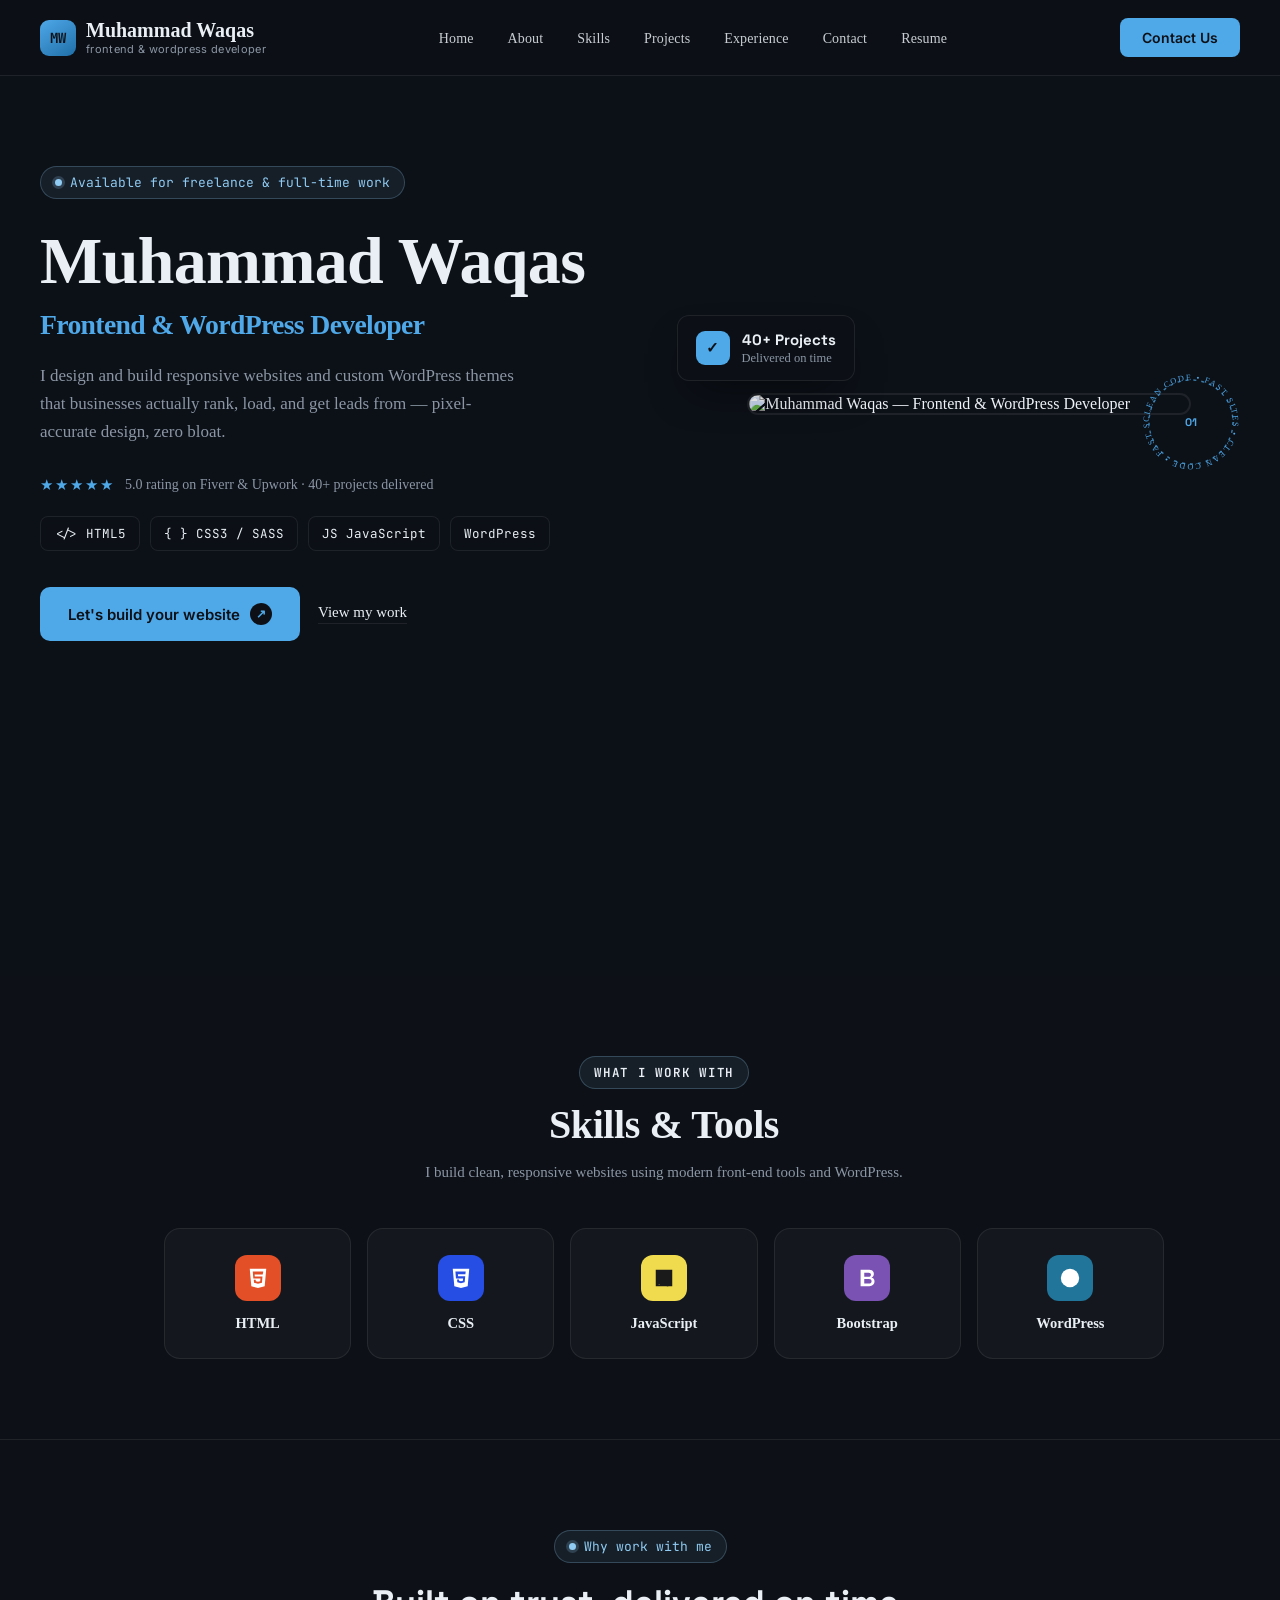
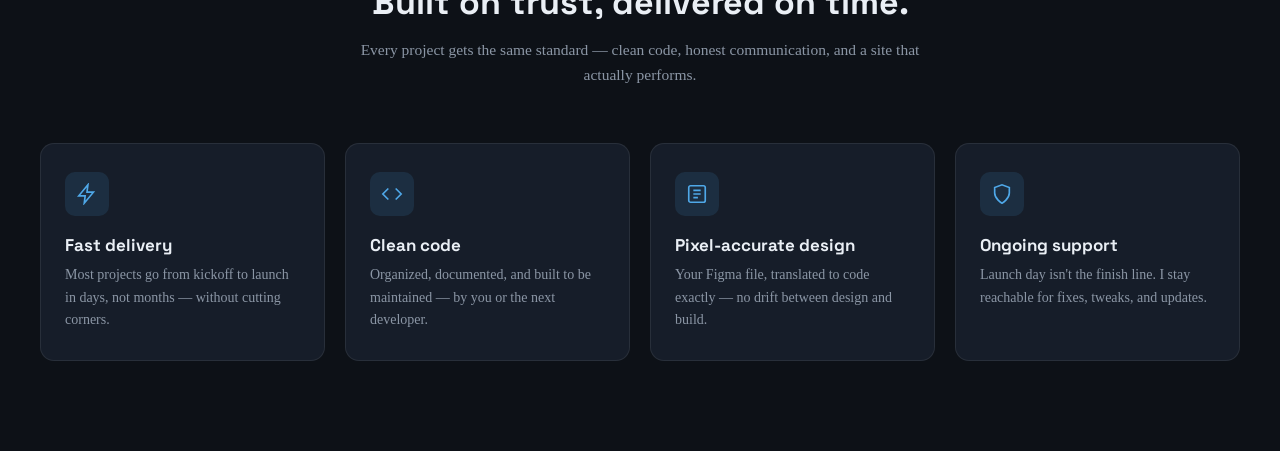
==== index.html @ 47f71c6a "Add files via upload" ====
<!DOCTYPE html>
<html lang="en">
<head>
<meta charset="UTF-8">
<meta name="viewport" content="width=device-width, initial-scale=1.0">
<title>Muhammad Waqas — Frontend & WordPress Developer</title>
<link rel="preconnect" href="https://fonts.googleapis.com">
<link rel="stylesheet" href="style.css">
<link rel="shortcut icon" href="Assets/homepage.png" type="image/x-icon">
<link href="https://fonts.googleapis.com/css2?family=Space+Grotesk:wght@500;700&family=Inter:wght@400;500;600&family=JetBrains+Mono:wght@400;500&display=swap" rel="stylesheet">
</head>
<body>

<header>
  <div class="wrap">
    <nav>
      <div class="logo">
        <div class="mark">MW</div>
        <div>
          Muhammad Waqas
          <small>frontend &amp; wordpress developer</small>
        </div>
      </div>
      <ul class="navlinks">
        <li><a href=" index.html">Home</a></li>
        <li><a href=" about.html">About</a></li>
        <li><a href=" skills.html">Skills</a></li>
        <li><a href=" projects.html">Projects</a></li>
        <li><a href=" experience.html">Experience</a></li>
        <li><a href=" contact.html">Contact</a></li>
        <li><a href=" resume.html">Resume</a></li>

      </ul>
      <a href="file:///C:/Users/desig/Desktop/Waqas%20Developer/contact.html"><button class="navcta">Contact Us</button></a>
    </nav>
  </div>
</header>
    
                 <!------------------------------------------------------- hero sectio ------------------------------------------------------->

 <section class="hero" id="home">

  <!-- Background Video -->
  <video class="hero-bg-video" autoplay muted loop playsinline preload="auto">
    <source src="Assets/contacting.mp4" type="video/mp4">
  </video>

  <!-- Dark Overlay -->
  <div class="hero-overlay"></div>

  <div class="wrap hero-grid">

    <div class="hero-content">

      <div class="eyebrow">
        <span class="dot"></span>
        Available for freelance &amp; full-time work
      </div>

      <h1>
        Muhammad Waqas
        <span class="tag">Frontend &amp; WordPress Developer</span>
      </h1>

      <p class="lede">
        I design and build responsive websites and custom WordPress themes that businesses actually rank, load, and get leads from — pixel-accurate design, zero bloat.
      </p>

      <div class="trust">
        <span class="stars">★★★★★</span>
        5.0 rating on Fiverr &amp; Upwork · 40+ projects delivered
      </div>

      <div class="stack">
        <div class="chip">&lt;/&gt; HTML5</div>
        <div class="chip">{ } CSS3 / SASS</div>
        <div class="chip">JS JavaScript</div>
        <div class="chip">WordPress</div>
        <!-- <div class="chip">Elementor</div> -->
        <!-- <div class="chip">Figma to Code</div> -->
      </div>

      <div class="ctas">

        <button class="btn-primary">
          Let's build your website
          <span class="arrow-circle">↗</span>
        </button>

        <a href="#work" class="btn-secondary">
          View my work
        </a>

      </div>

    </div>


    <div class="art">

      <div class="orbit-badge">

        <svg viewBox="0 0 110 110" width="110" height="110">

          <defs>
            <path
              id="circlePath"
              d="M 55,55 m -42,0 a 42,42 0 1,1 84,0 a 42,42 0 1,1 -84,0"
            />
          </defs>

          <circle
            cx="55"
            cy="55"
            r="42"
            fill="none"
            stroke="var(--amber)"
            stroke-width="1.4"
            stroke-dasharray="3 5"
            opacity="0.7"
          />

          <text
            font-family="JetBrains Mono, monospace"
            font-size="8.3"
            fill="var(--amber)"
            letter-spacing="1.5"
          >

            <textPath href="#circlePath">
              CLEAN CODE • FAST SITES • CLEAN CODE • FAST SITES •
            </textPath>

          </text>

        </svg>

        <div class="orbit-center">01</div>

      </div>


      <div class="photo-frame">

        <img
          src="Assets/homepage.png"
          alt="Muhammad Waqas — Frontend & WordPress Developer"
        >

      </div>


      <div class="floating-card">

        <div class="floating-icon">✓</div>

        <div>
          <div class="floating-title">40+ Projects</div>
          <div class="floating-sub">Delivered on time</div>
        </div>

      </div>

    </div>

  </div>
</section>


                 <!------------------------------------------------------ section skills ----------------------------------------------------->



<section class="skills-section">
  <div class="skills-head">
    <div class="eyebrow">what I work with</div>
    <h2>Skills & Tools</h2>
    <p>I build clean, responsive websites using modern front-end tools and WordPress.</p>
  </div>

  <div class="skills-grid">

    <div class="skill-card">
      <div class="skill-card__icon" style="--skill-color:#e34f26;">
        <svg viewBox="0 0 24 24" fill="currentColor"><path d="M3 2l1.7 19L12 23l7.3-2L21 2H3zm14.1 6.1H8.3l.2 2.3h8.4l-.6 6.7-4.3 1.2-4.3-1.2-.3-3.1h2.1l.1 1.5 2.4.6 2.4-.6.3-3H6.9L6.3 5h11.4l-.1 1.1z"/></svg>
      </div>
      <h3>HTML</h3>
    </div>

    <div class="skill-card">
      <div class="skill-card__icon" style="--skill-color:#264de4;">
        <svg viewBox="0 0 24 24" fill="currentColor"><path d="M3 2l1.7 19L12 23l7.3-2L21 2H3zm13.8 5.9H8.6l.2 2.2h7.8l-.6 6.4-4 1.1-4-1.1-.3-2.9h2.1l.1 1.4 2.1.5 2.1-.5.2-2.5H6.5L5.9 4.9h11.2l-.3 3z"/></svg>
      </div>
      <h3>CSS</h3>
    </div>

    <div class="skill-card">
      <div class="skill-card__icon" style="--skill-color:#f0db4f;">
        <svg viewBox="0 0 24 24" fill="#1a1a1a"><path d="M3 3h18v18H3V3zm10.5 15.2c.4.7 1 1.2 2 1.2 1 0 1.7-.5 1.7-1.2 0-.8-.6-1.1-1.6-1.5l-.6-.2c-1.6-.7-2.7-1.5-2.7-3.3 0-1.6 1.3-2.9 3.2-2.9 1.4 0 2.4.5 3.1 1.8l-1.7 1.1c-.4-.7-.8-.9-1.4-.9-.6 0-1 .4-1 .9 0 .6.4.9 1.4 1.3l.6.2c1.9.8 3 1.6 3 3.5 0 2-1.5 3-3.6 3-2 0-3.3-1-3.9-2.2l1.5-.8zm-7.9.1c.3.6.6 1 1.3 1 .7 0 1.1-.3 1.1-1.3V9h2.2v7c0 2.1-1.2 3.1-3 3.1-1.6 0-2.6-.8-3.1-1.9l1.5-.9z"/></svg>
      </div>
      <h3>JavaScript</h3>
    </div>

    <div class="skill-card">
      <div class="skill-card__icon" style="--skill-color:#7952b3;">
        <svg viewBox="0 0 24 24" fill="currentColor"><path d="M5 3h9.5c3 0 5 1.8 5 4.5 0 2-1.1 3.3-2.6 3.9 2 .5 3.3 2 3.3 4.2 0 3-2.2 5.4-5.6 5.4H5V3zm4 7.7h4.7c1.6 0 2.6-.9 2.6-2.3 0-1.4-1-2.2-2.6-2.2H9v4.5zm0 7.4h5.1c1.8 0 2.9-1 2.9-2.5 0-1.5-1.1-2.4-2.9-2.4H9v4.9z"/></svg>
      </div>
      <h3>Bootstrap</h3>
    </div>

    <div class="skill-card">
      <div class="skill-card__icon" style="--skill-color:#21759b;">
        <svg viewBox="0 0 24 24" fill="currentColor"><circle cx="12" cy="12" r="10"/><path fill="#fff" d="M6.6 12a5.4 5.4 0 0 0 3 4.8L6.3 9.3A5.3 5.3 0 0 0 6.6 12zm10.3-.3c0-.8-.3-1.3-.5-1.7-.3-.5-.6-1-.6-1.6 0-.6.5-1.2 1.2-1.2h.1a5.4 5.4 0 0 0-8.2-1c.3 0 .6 0 .8 0 .5 0 1.4-.1 1.4-.1.3 0 .3.4 0 .4l-.5.1L12.6 15l1.4-4.2-1-2.7-.5-.1c-.3 0-.2-.4 0-.4 0 0 .9.1 1.4.1s1.4-.1 1.4-.1c.3 0 .3.4 0 .4l-.6.1 2 5.9.5-1.9c.2-.8.4-1.4.4-1.9zm-4 .9-1.9 5.4c.6.2 1.2.3 1.9.3.8 0 1.5-.1 2.2-.4l-.1-.1-2.1-5.2zm5.5-3.6c0 .1 0 .3-.1.4-.4 1.6-.9 3.2-1.3 4.7l-1 2.9a5.4 5.4 0 0 0 2.4-7.9v-.1z"/></svg>
      </div>
      <h3>WordPress</h3>
    </div>

  </div>
</section>


                  <!------------------------------------------------------- why section  ------------------------------------------------------->


<section class="why-section" id="why">
  <div class="wrap">
    <div class="why-head">
      <div class="eyebrow"><span class="dot"></span> Why work with me</div>
      <h2>Built on trust, delivered on time.</h2>
      <p>Every project gets the same standard — clean code, honest communication, and a site that actually performs.</p>
    </div>

    <div class="why-grid">

      <div class="why-card reveal">
        <div class="why-icon">
          <svg viewBox="0 0 24 24" fill="none" stroke="currentColor" stroke-width="1.8"><path d="M13 2 3 14h7l-1 8 10-12h-7l1-8z"/></svg>
        </div>
        <h3>Fast delivery</h3>
        <p>Most projects go from kickoff to launch in days, not months — without cutting corners.</p>
      </div>

      <div class="why-card reveal">
        <div class="why-icon">
          <svg viewBox="0 0 24 24" fill="none" stroke="currentColor" stroke-width="1.8"><polyline points="16 18 22 12 16 6"/><polyline points="8 6 2 12 8 18"/></svg>
        </div>
        <h3>Clean code</h3>
        <p>Organized, documented, and built to be maintained — by you or the next developer.</p>
      </div>

      <div class="why-card reveal">
        <div class="why-icon">
          <svg viewBox="0 0 24 24" fill="none" stroke="currentColor" stroke-width="1.8"><rect x="3" y="3" width="18" height="18" rx="2"/><path d="M8 12h8M8 8h8M8 16h5"/></svg>
        </div>
        <h3>Pixel-accurate design</h3>
        <p>Your Figma file, translated to code exactly — no drift between design and build.</p>
      </div>

      <div class="why-card reveal">
        <div class="why-icon">
          <svg viewBox="0 0 24 24" fill="none" stroke="currentColor" stroke-width="1.8"><path d="M12 22s8-4.5 8-11V5l-8-3-8 3v6c0 6.5 8 11 8 11z"/></svg>
        </div>
        <h3>Ongoing support</h3>
        <p>Launch day isn't the finish line. I stay reachable for fixes, tweaks, and updates.</p>
      </div>

    </div>
  </div>
</section>



<script src="script.js"></script>
</body>
</html>
---- style.css ----
:root{
    --bg:#0D1117;
    --bg-soft:#141b26;
    --panel:#161d29;
    --line:rgba(255,255,255,0.08);
    --text:#EAEFF5;
    --text-dim:#8B96A5;
    --amber:#4FA8E8;
    --amber-dim:#0D1117;
    --teal:#8FCBF2;
    --pink:#e0577c;
  }
  *{margin:0;padding:0;
        font-family:'Playfair Display',serif;
  }
  body{

    background:var(--bg);
    color:var(--text);
    /* font-family:'Inter',sans-serif; */
    overflow-x:hidden;
  }
  .wrap{
    max-width:1300px;
    margin:0 auto;
    padding:0 40px;
  }

  /* NAV */
  header{
    border-bottom:1px solid var(--line);
    background:rgba(13,17,23,0.85);
    backdrop-filter:blur(8px);
    position:sticky;
    top:0;
    z-index:50;
  }
  nav{
    display:flex;
    align-items:center;
    justify-content:space-between;
    padding:18px 0;
  }
  .logo{
    display:flex;
    align-items:center;
    gap:10px;
    font-family:'Space Grotesk',sans-serif;
    font-weight:700;
    font-size:20px;
  }
  .logo .mark{
    width:36px;height:36px;
    border-radius:9px;
    background:linear-gradient(145deg,var(--amber),#1f6fa8);
    display:flex;align-items:center;justify-content:center;
    color:#0D1117;
    font-family:'JetBrains Mono',monospace;
    font-size:14px;
    font-weight:700;
  }
  .logo small{
    display:block;
    font-family:'Inter',sans-serif;
    font-weight:400;
    font-size:11px;
    color:var(--text-dim);
    letter-spacing:.03em;
  }
  .navlinks{
    display:flex;
    gap:34px;
    list-style:none;
  }
  .navlinks a{
    color:var(--text);
    text-decoration:none;
    font-size:14px;
    font-weight:500;
    letter-spacing:.01em;
    opacity:.85;
    transition:opacity .2s;
  }
  .navlinks a:hover{opacity:1;color:var(--amber);}
  .navcta{
    background:var(--amber);
    color:#0D1117;
    border:none;
    padding:11px 22px;
    border-radius:8px;
    font-weight:600;
    font-size:14px;
    cursor:pointer;
    font-family:'Inter',sans-serif;
    transition:transform .15s ease, background .2s;
  }
  .navcta:hover{background:#7EC8F2;transform:translateY(-1px);}
  @media(max-width:900px){ .navlinks{display:none;} }
 .navlinks a.active {
  color: var(--amber);
  opacity: 1;
  border-bottom: 2px solid var(--amber);
  padding-bottom: 4px;
}
/* =========================================
   HERO
========================================= */

.hero {
    position: relative;
    width: 100%;
    min-height: 700px;

    padding: 90px 0 110px;

    overflow: hidden;

    background: #0D1117;
}


/* =========================================
   BACKGROUND VIDEO
========================================= */

.hero-bg-video {
    position: absolute;

    top: 0;
    left: 0;

    width: 100%;
    height: 100%;

    object-fit: cover;
    object-position: center;

    z-index: 0;

    pointer-events: none;
}


/* =========================================
   VIDEO DARK OVERLAY
========================================= */

.hero-overlay {
    position: absolute;

    top: 0;
    left: 0;
    width: 100%;
    height: 100%;
    background: rgba(13, 17, 23, 0.45);
    z-index: 1;
    pointer-events: none;
}


/* =========================================
   HERO CONTENT
========================================= */

.hero .wrap {
    position: relative;

    z-index: 5;
}


.hero-grid {
    position: relative;

    display: grid;

    grid-template-columns: 1.05fr 0.95fr;

    gap: 60px;

    align-items: center;

    z-index: 5;
}


/* =========================================
   LEFT CONTENT
========================================= */

.hero-content {
    position: relative;
    z-index: 5;
}


/* =========================================
   EYEBROW
========================================= */

.eyebrow {
    display: inline-flex;
    align-items: center;
    gap: 8px;
    font-family: 'JetBrains Mono', monospace;
    font-size: 13px;
    color: var(--teal);
    background: rgba(143, 203, 242, 0.08);
    border: 1px solid rgba(143, 203, 242, 0.25);
    padding: 7px 14px;
    border-radius: 20px;
    margin-bottom: 26px;
}


.eyebrow .dot {
    width: 7px;
    height: 7px;
    border-radius: 50%;
    background: var(--teal);
    box-shadow:
        0 0 0 3px rgba(143, 203, 242, 0.2);
}


/* =========================================
   HEADING
========================================= */

.hero h1 {
     font-family: 'Playfair Display', serif;
    font-weight: 900;
    font-size: 66px;
    line-height: 1.08;
    letter-spacing: -0.01em;
    color: var(--text);
    margin: 0;
}


.hero h1 .tag {
    color: var(--amber);
 font-family: 'Playfair Display', serif;
    font-weight: 600;
    font-size: 0.42em;
    display: block;
    margin-top: 14px;
    /* font-family: 'Inter', sans-serif; */
}


/* =========================================
   DESCRIPTION
========================================= */

.lede {
    margin-top: 22px;

    font-size: 17px;

    line-height: 1.65;

    color: var(--text-dim);

    max-width: 480px;
}


/* =========================================
   TRUST
========================================= */

.trust {
    margin-top: 30px;

    display: flex;

    align-items: center;

    gap: 10px;

    font-size: 14px;

    color: var(--text-dim);
}


.stars {
    color: var(--amber);

    letter-spacing: 2px;

    font-size: 15px;
}


/* =========================================
   SKILLS
========================================= */

.stack {
    margin-top: 22px;

    display: flex;

    flex-wrap: wrap;

    gap: 10px;
}


.chip {
    display: flex;

    align-items: center;

    gap: 7px;

    font-family: 'JetBrains Mono', monospace;

    font-size: 12.5px;

    color: var(--text);

    background: rgba(13, 17, 23, 0.75);

    border: 1px solid var(--line);

    padding: 8px 13px;

    border-radius: 8px;

    backdrop-filter: blur(5px);
}


/* =========================================
   BUTTONS
========================================= */

.ctas {
    margin-top: 36px;

    display: flex;

    align-items: center;

    gap: 18px;
}


.btn-primary {
    background: var(--amber);

    color: #0D1117;

    border: none;

    padding: 16px 28px;

    border-radius: 10px;

    font-weight: 600;

    font-size: 15px;

    cursor: pointer;

    display: flex;

    align-items: center;

    gap: 10px;

    transition:
        transform 0.15s ease,
        box-shadow 0.2s;

    font-family: 'Inter', sans-serif;
}


.btn-primary:hover {
    transform: translateY(-2px);

    box-shadow:
        0 10px 24px rgba(79, 168, 232, 0.25);
}


.btn-primary .arrow-circle {
    width: 22px;
    height: 22px;

    border-radius: 50%;

    background: #0D1117;

    color: var(--amber);

    display: flex;

    align-items: center;

    justify-content: center;

    font-size: 12px;
}


.btn-secondary {
    color: var(--text);

    text-decoration: none;

    font-size: 15px;

    font-weight: 500;

    border-bottom: 1px solid var(--line);

    padding-bottom: 2px;
}


.btn-secondary:hover {
    border-color: var(--teal);

    color: var(--teal);
}


/* =========================================
   RIGHT IMAGE
========================================= */

.art {
    position: relative;

    display: flex;

    justify-content: center;

    z-index: 5;
}


.photo-frame {
    position: relative;
    width: 100%;
    max-width: 440px;
    /* aspect-ratio: 1 / 1.05; */
    border-radius: 18px;
    overflow: hidden;
    border: 2px solid var(--line);
    /* background: var(--panel); */
    box-shadow:
        0 30px 60px -20px rgba(0, 0, 0, 0.6);
}


.photo-frame img {
    width: 100%;

    height: 100%;

    object-fit: cover;

    object-position: center 15%;

    display: block;

    filter:
        grayscale(15%)
        contrast(1.03);
}


/* =========================================
   FLOATING CARD
========================================= */

.floating-card {
    position: absolute;

    left: -22px;

    bottom: 34px;

    display: flex;

    align-items: center;

    gap: 12px;

    background: rgba(13, 17, 23, 0.9);

    border: 1px solid var(--line);

    border-radius: 12px;

    padding: 14px 18px;

    box-shadow:
        0 20px 40px -16px rgba(0, 0, 0, 0.55);

    backdrop-filter: blur(10px);
}


.floating-icon {
    width: 34px;
    height: 34px;

    border-radius: 9px;

    background: var(--amber);

    color: var(--bg);

    display: flex;

    align-items: center;

    justify-content: center;

    font-weight: 700;

    font-size: 15px;

    flex-shrink: 0;
}


.floating-title {
    font-family: 'Space Grotesk', sans-serif;

    font-weight: 700;

    font-size: 15px;
}


.floating-sub {
    font-size: 12.5px;

    color: var(--text-dim);

    margin-top: 2px;
}


/* =========================================
   ORBIT BADGE
========================================= */

.orbit-badge {
    position: absolute;

    top: -26px;

    right: -6px;

    width: 110px;
    height: 110px;

    z-index: 10;
}


.orbit-badge svg {
    animation: spin 14s linear infinite;
}


@keyframes spin {
    to {
        transform: rotate(360deg);
    }
}


.orbit-center {
    position: absolute;

    inset: 0;

    display: flex;

    align-items: center;

    justify-content: center;

    font-family: 'Space Grotesk', sans-serif;

    font-size: 11px;

    font-weight: 700;

    color: var(--amber);

    text-align: center;
}


/* =========================================
   TABLET
========================================= */

@media (max-width: 980px) {

    .hero {
        min-height: auto;

        padding: 80px 0 90px;
    }

    .hero-grid {
        grid-template-columns: 1fr;

        gap: 70px;
    }

    .art {
        margin: 0 auto;
    }

    .floating-card {
        left: 12px;
    }

    .orbit-badge {
        display: none;
    }

}


/* =========================================
   MOBILE
========================================= */

@media (max-width: 600px) {

    .hero {
        padding: 65px 0 75px;
    }

    .hero h1 {
        font-size: 38px;
    }

    .lede {
        font-size: 15px;
    }

    .trust {
        flex-wrap: wrap;
    }

    .ctas {
        flex-direction: column;

        align-items: flex-start;
    }

    .photo-frame {
        max-width: 100%;
    }

    .floating-card {
        left: 10px;

        bottom: 20px;

        padding: 10px 13px;
    }

    .hero-bg-video {
        object-position: center;
    }

}

                                              /* skill section */
.skills-section {
  width: 100%;
  background: linear-gradient(160deg, var(--ink) 0%, var(--bg2) 100%);
  font-family: 'Inter', sans-serif;
  padding: 80px 24px;
}

.skills-head {
  max-width: 900px;
  margin: 0 auto 44px;
  text-align: center;
}

.skills-head .eyebrow {
  font-size: 12.5px;
  font-weight: 600;
  letter-spacing: 0.06em;
  text-transform: uppercase;
  color: var(--purple);
  margin-bottom: 12px;
}

.skills-head h2 {
  font-size: clamp(28px, 4vw, 40px);
  font-weight: 800;
  color: var(--paper);
  margin: 0 0 12px;
  letter-spacing: -0.01em;
}

.skills-head p {
  font-size: 15px;
  color: var(--text-dim);
  max-width: 520px;
  margin: 0 auto;
  line-height: 1.6;
}

.skills-grid {
  max-width: 1000px;
  margin: 0 auto;
  display: grid;
  grid-template-columns: repeat(5, 1fr);
  gap: 16px;
}

.skill-card {
  background: rgba(255, 255, 255, 0.03);
  border: 1px solid var(--line);
  border-radius: 16px;
  padding: 26px 16px;
  text-align: center;
  transition: transform 0.25s ease, border-color 0.25s ease, background 0.25s ease;
}

.skill-card:hover {
  transform: translateY(-5px);
  border-color: rgba(168, 117, 245, 0.4);
  background: rgba(255, 255, 255, 0.05);
}

.skill-card__icon {
  width: 46px;
  height: 46px;
  margin: 0 auto 14px;
  border-radius: 12px;
  display: flex;
  align-items: center;
  justify-content: center;
  background: var(--skill-color, var(--purple));
  color: #fff;
}

.skill-card__icon svg { width: 22px; height: 22px; }

.skill-card h3 {
  font-size: 14.5px;
  font-weight: 600;
  color: var(--paper);
  margin: 0;
}

@media (max-width: 720px) {
  .skills-grid { grid-template-columns: repeat(2, 1fr); }
}
/* WHY WORK WITH ME SECTION */
.why-section{
  padding:90px 0;
  border-top:1px solid var(--line);
}
.why-head{
  max-width:560px;
  margin:0 auto 56px;
  text-align:center;
}
.why-head .eyebrow{
  display:inline-flex;
  align-items:center;
  gap:8px;
  font-family:'JetBrains Mono',monospace;
  font-size:13px;
  color:var(--teal);
  background:rgba(143,203,242,0.08);
  border:1px solid rgba(143,203,242,0.25);
  padding:7px 14px;
  border-radius:20px;
  margin-bottom:20px;
}
.why-head .eyebrow .dot{
  width:7px;height:7px;border-radius:50%;
  background:var(--teal);
}
.why-head h2{
  font-family:'Space Grotesk',sans-serif;
  font-weight:700;
  font-size:34px;
  line-height:1.2;
  margin-bottom:14px;
}
.why-head p{
  color:var(--text-dim);
  font-size:15.5px;
  line-height:1.6;
}

.why-grid{
  display:grid;
  grid-template-columns:repeat(4,1fr);
  gap:20px;
}
@media(max-width:980px){
  .why-grid{grid-template-columns:repeat(2,1fr);}
}
@media(max-width:600px){
  .why-grid{grid-template-columns:1fr;}
}

.why-card{
  background:var(--panel);
  border:1px solid var(--line);
  border-radius:14px;
  padding:28px 24px;
  transition:transform .25s ease, border-color .25s ease;
}
.why-card:hover{
  transform:translateY(-6px);
  border-color:var(--amber);
}
.why-icon{
  width:44px;height:44px;
  border-radius:10px;
  background:rgba(79,168,232,0.12);
  color:var(--amber);
  display:flex;
  align-items:center;
  justify-content:center;
  margin-bottom:18px;
}
.why-icon svg{width:22px;height:22px;}
.why-card h3{
  font-family:'Space Grotesk',sans-serif;
  font-weight:700;
  font-size:17px;
  margin-bottom:8px;
}
.why-card p{
  color:var(--text-dim);
  font-size:14px;
  line-height:1.6;
}

/* scroll-reveal animation */
.reveal{
  opacity:0;
  transform:translateY(28px);
  transition:opacity .6s ease, transform .6s ease;
}
.reveal.is-visible{
  opacity:1;
  transform:translateY(0);
}
.why-grid .reveal:nth-child(1){transition-delay:0s;}
.why-grid .reveal:nth-child(2){transition-delay:.12s;}
.why-grid .reveal:nth-child(3){transition-delay:.24s;}
.why-grid .reveal:nth-child(4){transition-delay:.36s;}

@media (prefers-reduced-motion: reduce){
  .reveal{opacity:1; transform:none; transition:none;}
}
/* -------------------------------------------------------------about css-------------------------------------  */
/* ==============================
   MUHAMMAD WAQAS - ABOUT SECTION
================================= */

.mw-about-section {
  --mw-bg: #080b12;
  --mw-card: #101621;
  --mw-text: #f7f8fa;
  --mw-muted: #a8b0bf;
  --mw-accent: #5eead4;
  --mw-border: rgba(255, 255, 255, 0.12);

  position: relative;
  width: 100%;
  padding: 120px 0;
  background:
    radial-gradient(
      circle at 15% 25%,
      rgba(94, 234, 212, 0.09),
      transparent 28%
    ),
    var(--mw-bg);
  color: var(--mw-text);
  overflow: hidden;
  font-family: Arial, Helvetica, sans-serif;
}

.mw-about-section *,
.mw-about-section *::before,
.mw-about-section *::after {
  box-sizing: border-box;
}

.mw-about-container {
  width: min(1180px, calc(100% - 48px));
  margin: 0 auto;
  display: grid;
  grid-template-columns: 0.85fr 1.15fr;
  align-items: center;
  gap: 100px;
}

/* Left Image Area */

.mw-about-visual {
  position: relative;
  min-width: 0;
}

.mw-image-frame {
  position: relative;
  width: 100%;
  height: 570px;
  overflow: hidden;
  border: 1px solid var(--mw-border);
  border-radius: 10px;
  background: var(--mw-card);
}

.mw-image-frame::before {
  content: "";
  position: absolute;
  inset: 0;
  z-index: 1;
  background: linear-gradient(
    180deg,
    transparent 55%,
    rgba(8, 11, 18, 0.8)
  );
  pointer-events: none;
}

.mw-image-frame img {
  width: 100%;
  height: 100%;
  display: block;
  object-fit: cover;
  object-position: center;
  filter: grayscale(15%);
  transition: transform 0.6s ease, filter 0.6s ease;
}

.mw-image-frame:hover img {
  transform: scale(1.04);
  filter: grayscale(0);
}

.mw-experience-card {
  position: absolute;
  z-index: 2;
  left: 24px;
  bottom: 24px;
  display: flex;
  align-items: center;
  gap: 10px;
  padding: 13px 18px;
  border: 1px solid var(--mw-border);
  border-radius: 100px;
  background: rgba(8, 11, 18, 0.8);
  color: #ffffff;
  font-size: 13px;
  font-weight: 600;
  backdrop-filter: blur(12px);
}

.mw-status-dot {
  width: 9px;
  height: 9px;
  border-radius: 50%;
  background: var(--mw-accent);
  box-shadow: 0 0 14px var(--mw-accent);
  animation: mwPulse 1.5s infinite;
}

.mw-code-decoration {
  position: absolute;
  z-index: 3;
  right: -35px;
  top: 45px;
  display: flex;
  flex-direction: column;
  gap: 7px;
  min-width: 220px;
  padding: 22px;
  border: 1px solid var(--mw-border);
  border-radius: 8px;
  background: rgba(16, 22, 33, 0.92);
  box-shadow: 0 20px 50px rgba(0, 0, 0, 0.35);
  backdrop-filter: blur(14px);
}

.mw-code-decoration span {
  color: var(--mw-accent);
  font-family: monospace;
  font-size: 13px;
}

.mw-code-decoration strong {
  padding-left: 18px;
  color: #ffffff;
  font-size: 15px;
}

/* Right Content */

.mw-about-content {
  min-width: 0;
}

.mw-section-label {
  display: inline-flex;
  align-items: center;
  gap: 10px;
  margin-bottom: 22px;
  color: var(--mw-accent);
  font-size: 12px;
  font-weight: 700;
  letter-spacing: 0.22em;
}

.mw-section-label::before {
  content: "";
  width: 34px;
  height: 1px;
  background: var(--mw-accent);
}

.mw-about-content h2 {
  max-width: 720px;
  margin: 0 0 30px;
  color: var(--mw-text);
  font-size: clamp(48px, 5.5vw, 78px);
  font-weight: 700;
  line-height: 0.98;
  letter-spacing: -0.055em;
}

.mw-about-content h2 span {
  display: block;
  color: var(--mw-accent);
  font-weight: 400;
}

.mw-about-content p {
  max-width: 700px;
  margin: 0 0 18px;
  color: var(--mw-muted);
  font-size: 17px;
  line-height: 1.8;
}

.mw-about-content p strong {
  color: var(--mw-text);
}

.mw-skill-list {
  display: flex;
  flex-wrap: wrap;
  gap: 10px;
  margin: 32px 0 38px;
}

.mw-skill-list span {
  padding: 10px 15px;
  border: 1px solid var(--mw-border);
  border-radius: 100px;
  background: rgba(255, 255, 255, 0.035);
  color: #dce1e9;
  font-size: 13px;
  transition: 0.3s ease;
}

.mw-skill-list span:hover {
  border-color: var(--mw-accent);
  background: rgba(94, 234, 212, 0.1);
  color: var(--mw-accent);
  transform: translateY(-3px);
}

.mw-about-button {
  display: inline-flex;
  align-items: center;
  justify-content: center;
  gap: 30px;
  padding: 17px 22px;
  border: 1px solid var(--mw-accent);
  border-radius: 100px;
  background: var(--mw-accent);
  color: #07100f;
  font-size: 14px;
  font-weight: 700;
  text-decoration: none;
  transition: 0.3s ease;
}

.mw-about-button span {
  font-size: 19px;
  transition: transform 0.3s ease;
}

.mw-about-button:hover {
  background: transparent;
  color: var(--mw-accent);
}

.mw-about-button:hover span {
  transform: translate(3px, -3px);
}

@keyframes mwPulse {
  50% {
    opacity: 0.4;
    transform: scale(0.75);
  }
}

/* Tablet */

@media (max-width: 900px) {
  .mw-about-section {
    padding: 90px 0;
  }

  .mw-about-container {
    width: 100%;
    grid-template-columns: 1fr;
    gap: 70px;
    padding: 0 30px;
  }

  .mw-about-visual {
    width: min(100%, 600px);
    margin: 0 auto;
  }

  .mw-image-frame {
    height: 620px;
  }

  .mw-code-decoration {
    right: -15px;
  }
}

/* Mobile */

@media (max-width: 560px) {
  .mw-about-section {
    padding: 75px 0;
  }

  .mw-about-container {
    padding: 0 20px;
    gap: 50px;
  }

  .mw-image-frame {
    height: 450px;
  }

  .mw-code-decoration {
    position: relative;
    top: auto;
    right: auto;
    width: calc(100% - 24px);
    min-width: 0;
    margin: -28px auto 0;
  }

  .mw-experience-card {
    left: 14px;
    bottom: 14px;
    padding: 11px 14px;
    font-size: 11px;
  }

  .mw-about-content h2 {
    font-size: clamp(40px, 12vw, 52px);
    line-height: 1;
    letter-spacing: -0.045em;
  }

  .mw-about-content p {
    font-size: 15px;
    line-height: 1.75;
  }

  .mw-skill-list {
    margin: 28px 0 34px;
  }

  .mw-about-button {
    width: 100%;
  }
}

/* Small Mobile */

@media (max-width: 380px) {
  .mw-about-container {
    padding: 0 16px;
  }

  .mw-image-frame {
    height: 400px;
  }

  .mw-about-content h2 {
    font-size: 37px;
  }
}

/* Reduced Motion */

@media (prefers-reduced-motion: reduce) {
  .mw-about-section *,
  .mw-about-section *::before,
  .mw-about-section *::after {
    animation: none !important;
    transition: none !important;
  }
}/* ============ WORD SLIDER SECTION ============ */
.about-slider{
  padding:120px 0;
  text-align:center;
}
.slider-heading{
  font-family:'Space Grotesk',sans-serif;
  font-weight:700;
  font-size:44px;
  line-height:1.3;
}
.slider-word-wrap{
  display:inline-block;
  overflow:hidden;
  vertical-align:bottom;
}
.slider-word{
  display:inline-block;
  color:var(--amber);
  transition:opacity .4s ease, transform .4s ease;
}
.slider-word.fade-out{
  opacity:0;
  transform:translateY(12px);
}
@media(max-width:600px){
  .slider-heading{font-size:30px;}
}

@media (prefers-reduced-motion: reduce){
  .stat-card{transition:none;}
  .slider-word{transition:none;}
}
   /*------------------------------------------------------------------------------------- contact  */
 *
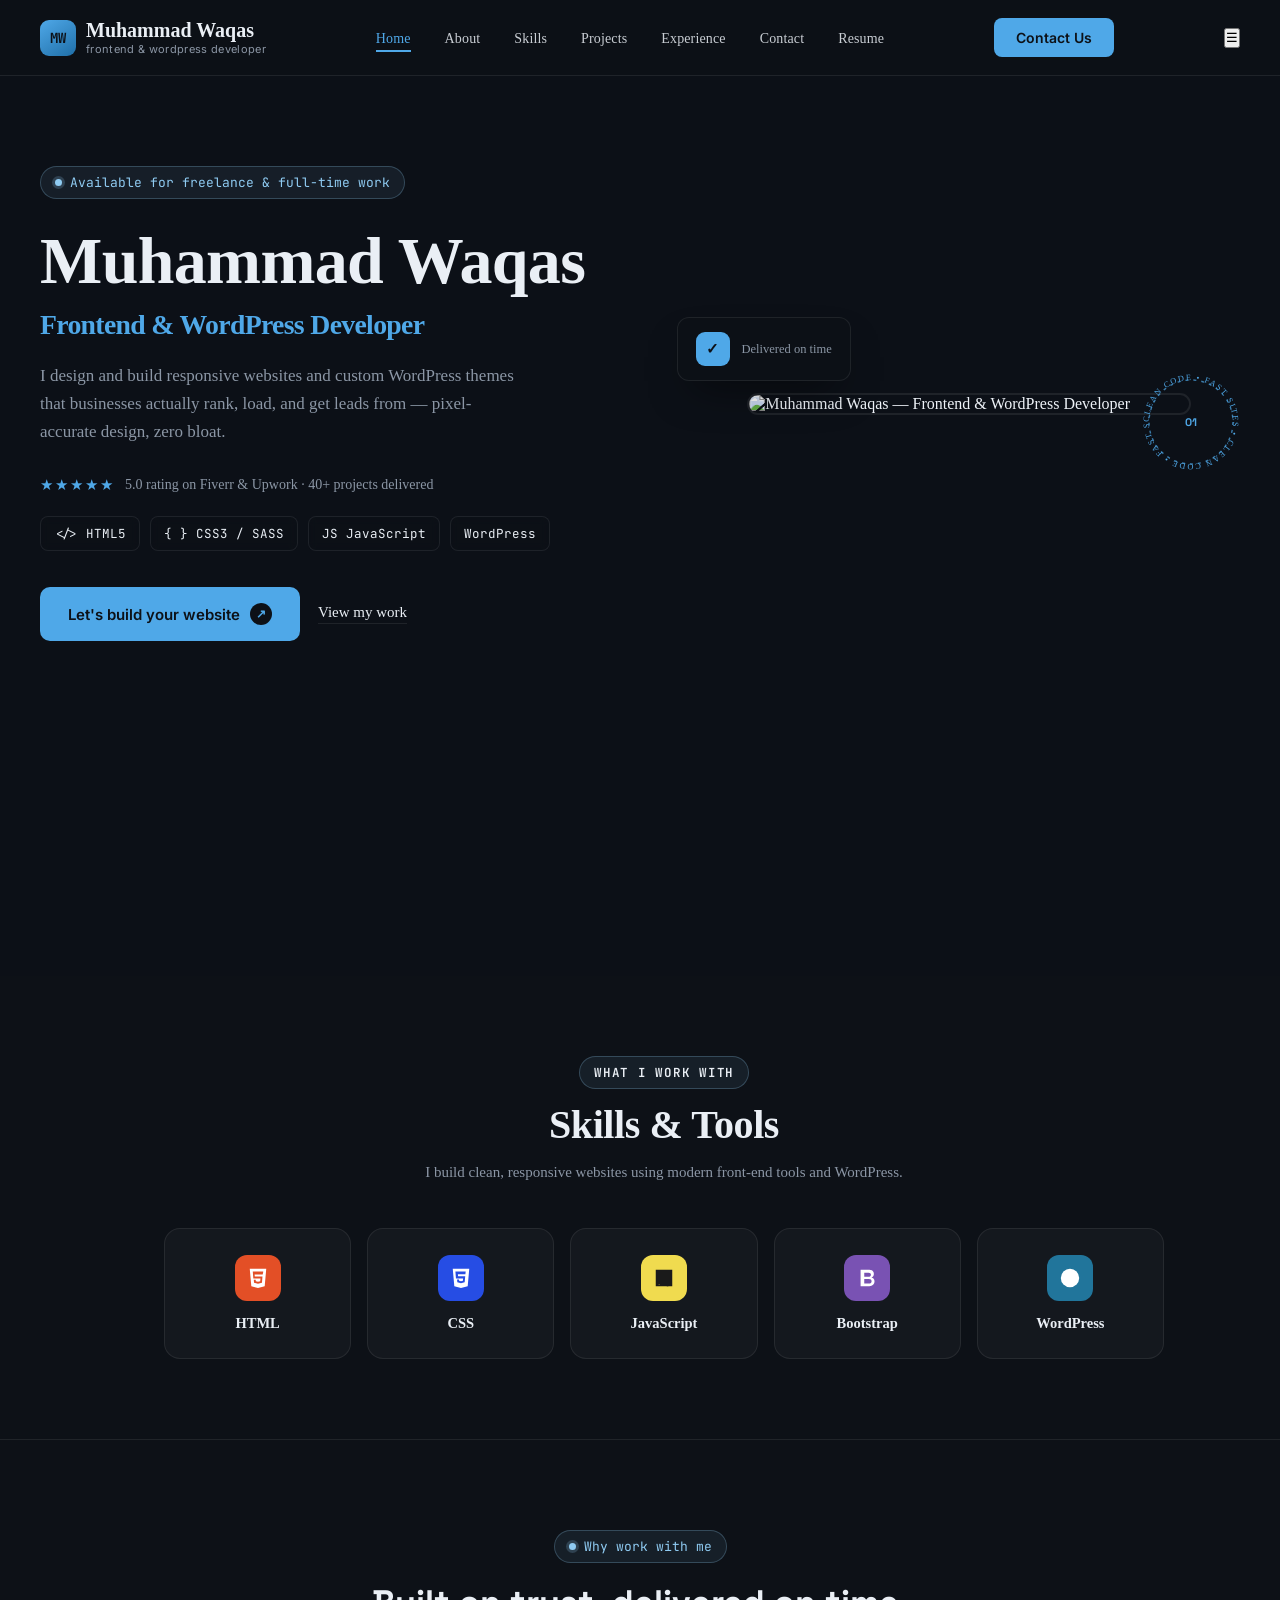
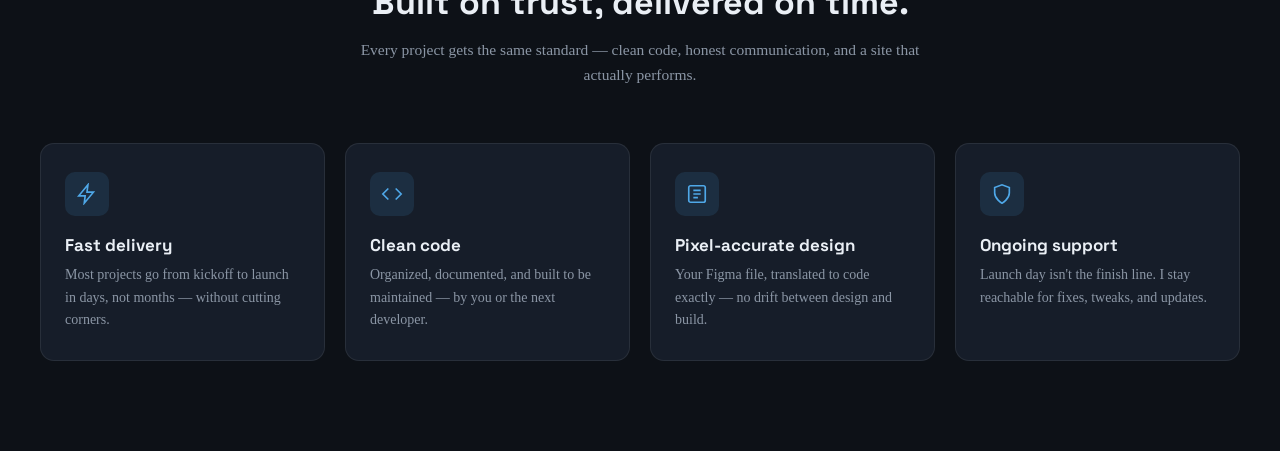
==== commit cdab0c8b: "Fix HTML formatting and improve structure" ====
--- a/index.html
+++ b/index.html
@@ -10,31 +10,37 @@
 <link href="https://fonts.googleapis.com/css2?family=Space+Grotesk:wght@500;700&family=Inter:wght@400;500;600&family=JetBrains+Mono:wght@400;500&display=swap" rel="stylesheet">
 </head>
 <body>
-
 <header>
   <div class="wrap">
     <nav>
       <div class="logo">
         <div class="mark">MW</div>
-        <div>
+        <div class="logo-text">
           Muhammad Waqas
           <small>frontend &amp; wordpress developer</small>
         </div>
       </div>
+
       <ul class="navlinks">
-        <li><a href=" index.html">Home</a></li>
-        <li><a href=" about.html">About</a></li>
-        <li><a href=" skills.html">Skills</a></li>
-        <li><a href=" projects.html">Projects</a></li>
-        <li><a href=" experience.html">Experience</a></li>
-        <li><a href=" contact.html">Contact</a></li>
-        <li><a href=" resume.html">Resume</a></li>
-
+        <li><a href="index.html">Home</a></li>
+        <li><a href="about.html">About</a></li>
+        <li><a href="skills.html">Skills</a></li>
+        <li><a href="projects.html">Projects</a></li>
+        <li><a href="experience.html">Experience</a></li>
+        <li><a href="contact.html">Contact</a></li>
+        <li><a href="resume.html">Resume</a></li>
       </ul>
-      <a href="file:///C:/Users/desig/Desktop/Waqas%20Developer/contact.html"><button class="navcta">Contact Us</button></a>
+
+      <a href="contact.html" class="desktop-contact">
+        <button class="navcta">Contact Us</button>
+      </a>
+      <!-- Mobile menu button -->
+      <button class="menu-toggle" onclick="toggleMenu()">☰</button>
+
     </nav>
   </div>
 </header>
+
     
                  <!------------------------------------------------------- hero sectio ------------------------------------------------------->
 
@@ -155,7 +161,7 @@
         <div class="floating-icon">✓</div>
 
         <div>
-          <div class="floating-title">40+ Projects</div>
+          <!-- <div class="floating-title">40+ Projects</div> -->
           <div class="floating-sub">Delivered on time</div>
         </div>
 
@@ -272,4 +278,4 @@
 
 <script src="script.js"></script>
 </body>
-</html>+</html>
